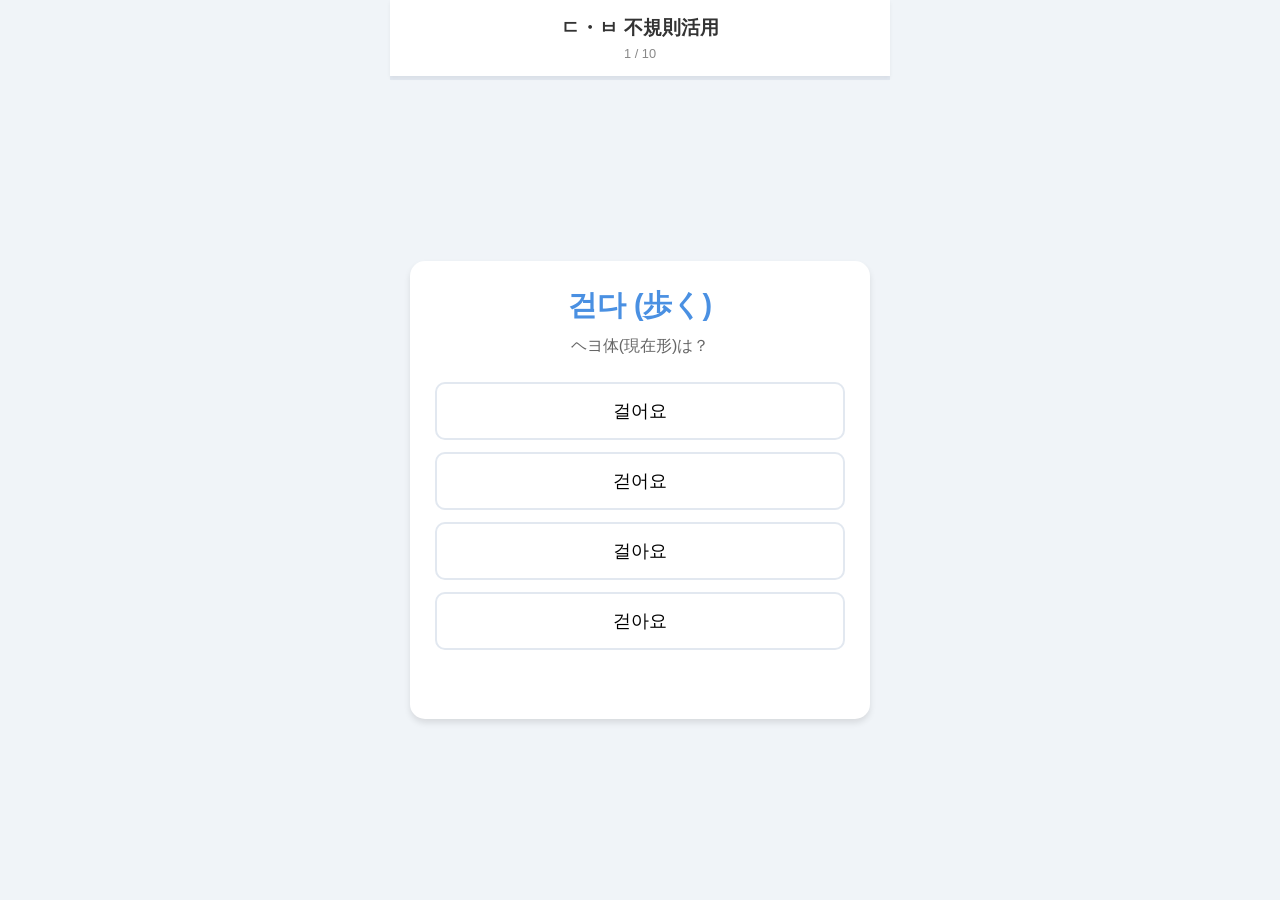
==== 不規則活用.html @ 1d17e17d "Add files via upload" ====
<!DOCTYPE html>
<html lang="ja">
<head>
    <meta charset="UTF-8">
    <meta name="viewport" content="width=device-width, initial-scale=1.0, maximum-scale=1.0, user-scalable=no">
    <title>韓国語 ㄷ・ㅂ不規則活用練習</title>
    <style>
        :root {
            --primary-color: #4a90e2;
            --bg-color: #f0f4f8;
            --card-bg: #ffffff;
            --text-color: #333;
            --success-color: #48bb78;
            --error-color: #f56565;
        }
        * {
            box-sizing: border-box;
            -webkit-tap-highlight-color: transparent;
        }
        body, html {
            margin: 0;
            padding: 0;
            width: 100%;
            height: 100%;
            overflow: hidden; /* スクロールなし */
            font-family: 'Helvetica Neue', Arial, 'Hiragino Kaku Gothic ProN', 'Hiragino Sans', Meiryo, sans-serif;
            background-color: var(--bg-color);
            color: var(--text-color);
        }
        .container {
            display: flex;
            flex-direction: column;
            width: 100%;
            height: 100%;
            max-width: 500px;
            margin: 0 auto;
            position: relative;
        }
        .header {
            padding: 15px;
            text-align: center;
            background: var(--card-bg);
            box-shadow: 0 2px 4px rgba(0,0,0,0.05);
            z-index: 10;
        }
        .progress-bar {
            height: 4px;
            background: #e2e8f0;
            width: 100%;
        }
        .progress-fill {
            height: 100%;
            background: var(--primary-color);
            width: 0%;
            transition: width 0.3s ease;
        }
        .quiz-area {
            flex: 1;
            display: flex;
            flex-direction: column;
            justify-content: center;
            padding: 20px;
            overflow-y: auto;
        }
        .question-card {
            background: var(--card-bg);
            padding: 25px;
            border-radius: 15px;
            box-shadow: 0 4px 6px rgba(0,0,0,0.1);
            text-align: center;
        }
        .word {
            font-size: 1.8rem;
            font-weight: bold;
            margin-bottom: 10px;
            color: var(--primary-color);
        }
        .instruction {
            font-size: 1rem;
            margin-bottom: 25px;
            color: #666;
        }
        .options {
            display: grid;
            gap: 12px;
        }
        .option-btn {
            background: #fff;
            border: 2px solid #e2e8f0;
            padding: 15px;
            border-radius: 10px;
            font-size: 1.1rem;
            cursor: pointer;
            transition: all 0.2s;
            outline: none;
        }
        .option-btn:active {
            transform: scale(0.98);
            background-color: #edf2f7;
        }
        .option-btn.correct {
            background-color: var(--success-color);
            color: white;
            border-color: var(--success-color);
        }
        .option-btn.wrong {
            background-color: var(--error-color);
            color: white;
            border-color: var(--error-color);
        }
        #feedback {
            margin-top: 20px;
            font-weight: bold;
            min-height: 1.5em;
        }
        .result-screen {
            display: none;
            flex-direction: column;
            align-items: center;
            justify-content: center;
            height: 100%;
            text-align: center;
        }
        .btn-next {
            margin-top: 20px;
            padding: 12px 30px;
            background: var(--primary-color);
            color: white;
            border: none;
            border-radius: 25px;
            font-size: 1rem;
            display: none;
        }
    </style>
</head>
<body>
    <div class="container">
        <div class="header">
            <h2 style="margin:0; font-size: 1.2rem;">ㄷ・ㅂ 不規則活用</h2>
            <div id="counter" style="font-size: 0.8rem; color: #888; margin-top: 5px;">1 / 10</div>
        </div>
        <div class="progress-bar">
            <div id="progress" class="progress-fill"></div>
        </div>

        <div id="quiz-screen" class="quiz-area">
            <div class="question-card">
                <div id="word" class="word"></div>
                <div id="instruction" class="instruction"></div>
                <div id="options" class="options"></div>
                <div id="feedback"></div>
                <button id="next-btn" class="btn-next">次の問題へ</button>
            </div>
        </div>

        <div id="result-screen" class="result-screen">
            <h1>お疲れ様でした！</h1>
            <p id="score-text"></p>
            <button onclick="location.reload()" class="btn-next" style="display:block">もう一度挑戦</button>
        </div>
    </div>

    <script>
        const questions = [
            { word: "걷다 (歩く)", instruction: "ヘヨ体(現在形)は？", options: ["걸어요", "걷어요", "걸아요", "걷아요"], correct: 0 },
            { word: "듣다 (聞く)", instruction: "過去形(〜ました)は？", options: ["들었어요", "듣었어요", "들았어요", "듣았어요"], correct: 0 },
            { word: "돕다 (助ける)", instruction: "ヘヨ体(現在形)は？", options: ["도와よ", "도와요", "도워요", "돕아요"], correct: 1 },
            { word: "춥다 (寒い)", instruction: "連結形(〜くて)は？", options: ["추워서", "춥아서", "추오서", "춥어서"], correct: 0 },
            { word: "닫다 (閉める)", instruction: "ヘヨ体(現在形)は？", options: ["닫아요", "달아요", "닫어요", "달어요"], correct: 0 },
            { word: "어렵다 (難しい)", instruction: "ヘヨ体(現在形)は？", options: ["어려워요", "어렵아요", "어려와요", "어렵어요"], correct: 0 },
            { word: "묻다 (尋ねる)", instruction: "過去形(〜ました)は？", options: ["물었어요", "묻었어요", "물았어요", "묻았어요"], correct: 0 },
            { word: "입다 (着る)", instruction: "ヘヨ体(現在形)は？", options: ["입어요", "이워요", "입아요", "이와요"], correct: 0 },
            { word: "곱다 (美しい)", instruction: "ヘヨ体(現在形)は？", options: ["고와요", "고워よ", "고워요", "곱아요"], correct: 0 },
            { word: "깨닫다 (悟る)", instruction: "ヘヨ体(現在形)は？", options: ["깨달아요", "깨닫아요", "깨달어요", "깨닫어요"], correct: 0 }
        ];

        let currentIdx = 0;
        let score = 0;
        let answered = false;

        function loadQuestion() {
            const q = questions[currentIdx];
            answered = false;
            document.getElementById('word').innerText = q.word;
            document.getElementById('instruction').innerText = q.instruction;
            document.getElementById('feedback').innerText = "";
            document.getElementById('next-btn').style.display = "none";
            document.getElementById('counter').innerText = `${currentIdx + 1} / ${questions.length}`;
            document.getElementById('progress').style.width = `${((currentIdx) / questions.length) * 100}%`;

            const optionsDiv = document.getElementById('options');
            optionsDiv.innerHTML = "";
            q.options.forEach((opt, i) => {
                const btn = document.createElement('button');
                btn.className = 'option-btn';
                btn.innerText = opt;
                btn.onclick = () => checkAnswer(i, btn);
                optionsDiv.appendChild(btn);
            });
        }

        function checkAnswer(idx, btn) {
            if (answered) return;
            answered = true;
            const correctIdx = questions[currentIdx].correct;
            const buttons = document.querySelectorAll('.option-btn');
            
            if (idx === correctIdx) {
                btn.classList.add('correct');
                document.getElementById('feedback').innerText = "正解！ ✨";
                document.getElementById('feedback').style.color = "var(--success-color)";
                score++;
            } else {
                btn.classList.add('wrong');
                buttons[correctIdx].classList.add('correct');
                document.getElementById('feedback').innerText = "不正解...";
                document.getElementById('feedback').style.color = "var(--error-color)";
            }
            document.getElementById('next-btn').style.display = "inline-block";
        }

        document.getElementById('next-btn').onclick = () => {
            currentIdx++;
            if (currentIdx < questions.length) {
                loadQuestion();
            } else {
                showResult();
            }
        };

        function showResult() {
            document.getElementById('quiz-screen').style.display = "none";
            document.getElementById('progress').style.width = "100%";
            const res = document.getElementById('result-screen');
            res.style.display = "flex";
            document.getElementById('score-text').innerText = `${questions.length}問中 ${score}問正解でした！`;
        }

        loadQuestion();
    </script>
</body>
</html>
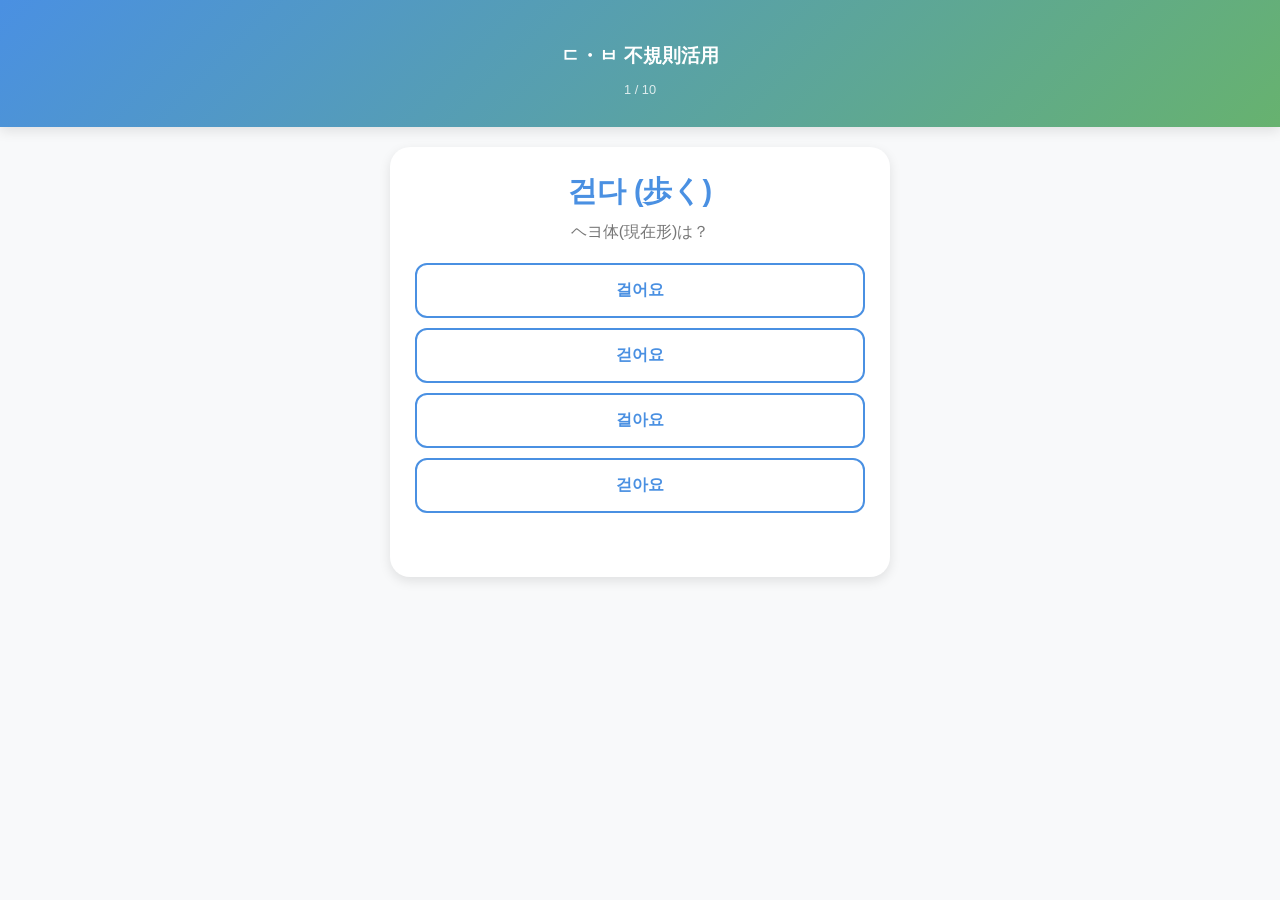
==== commit 1b84380f: "Update 不規則活用.html" ====
--- a/不規則活用.html
+++ b/不規則活用.html
@@ -1,177 +1,48 @@
-
 <!DOCTYPE html>
 <html lang="ja">
 <head>
     <meta charset="UTF-8">
-    <meta name="viewport" content="width=device-width, initial-scale=1.0, maximum-scale=1.0, user-scalable=no">
-    <title>韓国語 ㄷ・ㅂ不規則活用練習</title>
-    <style>
-        :root {
-            --primary-color: #4a90e2;
-            --bg-color: #f0f4f8;
-            --card-bg: #ffffff;
-            --text-color: #333;
-            --success-color: #48bb78;
-            --error-color: #f56565;
-        }
-        * {
-            box-sizing: border-box;
-            -webkit-tap-highlight-color: transparent;
-        }
-        body, html {
-            margin: 0;
-            padding: 0;
-            width: 100%;
-            height: 100%;
-            overflow: hidden; /* スクロールなし */
-            font-family: 'Helvetica Neue', Arial, 'Hiragino Kaku Gothic ProN', 'Hiragino Sans', Meiryo, sans-serif;
-            background-color: var(--bg-color);
-            color: var(--text-color);
-        }
-        .container {
-            display: flex;
-            flex-direction: column;
-            width: 100%;
-            height: 100%;
-            max-width: 500px;
-            margin: 0 auto;
-            position: relative;
-        }
-        .header {
-            padding: 15px;
-            text-align: center;
-            background: var(--card-bg);
-            box-shadow: 0 2px 4px rgba(0,0,0,0.05);
-            z-index: 10;
-        }
-        .progress-bar {
-            height: 4px;
-            background: #e2e8f0;
-            width: 100%;
-        }
-        .progress-fill {
-            height: 100%;
-            background: var(--primary-color);
-            width: 0%;
-            transition: width 0.3s ease;
-        }
-        .quiz-area {
-            flex: 1;
-            display: flex;
-            flex-direction: column;
-            justify-content: center;
-            padding: 20px;
-            overflow-y: auto;
-        }
-        .question-card {
-            background: var(--card-bg);
-            padding: 25px;
-            border-radius: 15px;
-            box-shadow: 0 4px 6px rgba(0,0,0,0.1);
-            text-align: center;
-        }
-        .word {
-            font-size: 1.8rem;
-            font-weight: bold;
-            margin-bottom: 10px;
-            color: var(--primary-color);
-        }
-        .instruction {
-            font-size: 1rem;
-            margin-bottom: 25px;
-            color: #666;
-        }
-        .options {
-            display: grid;
-            gap: 12px;
-        }
-        .option-btn {
-            background: #fff;
-            border: 2px solid #e2e8f0;
-            padding: 15px;
-            border-radius: 10px;
-            font-size: 1.1rem;
-            cursor: pointer;
-            transition: all 0.2s;
-            outline: none;
-        }
-        .option-btn:active {
-            transform: scale(0.98);
-            background-color: #edf2f7;
-        }
-        .option-btn.correct {
-            background-color: var(--success-color);
-            color: white;
-            border-color: var(--success-color);
-        }
-        .option-btn.wrong {
-            background-color: var(--error-color);
-            color: white;
-            border-color: var(--error-color);
-        }
-        #feedback {
-            margin-top: 20px;
-            font-weight: bold;
-            min-height: 1.5em;
-        }
-        .result-screen {
-            display: none;
-            flex-direction: column;
-            align-items: center;
-            justify-content: center;
-            height: 100%;
-            text-align: center;
-        }
-        .btn-next {
-            margin-top: 20px;
-            padding: 12px 30px;
-            background: var(--primary-color);
-            color: white;
-            border: none;
-            border-radius: 25px;
-            font-size: 1rem;
-            display: none;
-        }
-    </style>
+    <meta name="viewport" content="width=device-width, initial-scale=1.0">
+    <title>不規則活用トレーニング</title>
+    <link rel="stylesheet" href="style.css">
 </head>
 <body>
+    <header>
+        <h1 style="font-size: 1.2rem;">ㄷ・ㅂ 不規則活用</h1>
+        <div id="counter" style="font-size: 0.8rem; opacity: 0.8; margin-top: 5px;">1 / 10</div>
+    </header>
+
     <div class="container">
-        <div class="header">
-            <h2 style="margin:0; font-size: 1.2rem;">ㄷ・ㅂ 不規則活用</h2>
-            <div id="counter" style="font-size: 0.8rem; color: #888; margin-top: 5px;">1 / 10</div>
-        </div>
-        <div class="progress-bar">
-            <div id="progress" class="progress-fill"></div>
-        </div>
-
-        <div id="quiz-screen" class="quiz-area">
-            <div class="question-card">
-                <div id="word" class="word"></div>
-                <div id="instruction" class="instruction"></div>
-                <div id="options" class="options"></div>
-                <div id="feedback"></div>
-                <button id="next-btn" class="btn-next">次の問題へ</button>
+        <div id="quiz-screen">
+            <div class="base-card">
+                <div id="word" style="font-size: 1.8rem; font-weight: bold; color: var(--primary); margin-bottom: 10px;"></div>
+                <div id="instruction" style="margin-bottom: 20px; color: var(--text-light);"></div>
+                <div id="options" style="display: grid; gap: 10px;"></div>
+                <div id="feedback" style="margin-top: 15px; font-weight: bold; min-height: 1.5em;"></div>
+                <button id="next-btn" class="btn btn-primary" style="display:none; margin-top: 15px;">次の問題へ</button>
             </div>
         </div>
 
-        <div id="result-screen" class="result-screen">
-            <h1>お疲れ様でした！</h1>
-            <p id="score-text"></p>
-            <button onclick="location.reload()" class="btn-next" style="display:block">もう一度挑戦</button>
+        <div id="result-screen" class="base-card" style="display: none;">
+            <h2>結果発表</h2>
+            <p id="score-text" style="font-size: 1.5rem; font-weight: bold; color: var(--primary);"></p>
+            <button onclick="location.reload()" class="btn btn-primary">もう一度挑戦</button>
+            <button onclick="location.href='index.html'" class="btn" style="margin-top: 10px;">ポータルへ戻る</button>
         </div>
     </div>
 
     <script>
+        // JSロジックは以前と同様ですが、クラス名の指定を .btn .option-btn に合わせてください
         const questions = [
             { word: "걷다 (歩く)", instruction: "ヘヨ体(現在形)は？", options: ["걸어요", "걷어요", "걸아요", "걷아요"], correct: 0 },
             { word: "듣다 (聞く)", instruction: "過去形(〜ました)は？", options: ["들었어요", "듣었어요", "들았어요", "듣았어요"], correct: 0 },
-            { word: "돕다 (助ける)", instruction: "ヘヨ体(現在形)は？", options: ["도와よ", "도와요", "도워요", "돕아요"], correct: 1 },
+            { word: "돕다 (助ける)", instruction: "ヘヨ体(現在形)は？", options: ["도와요", "도워요", "돕아요", "도와よ"], correct: 0 }, // 修正
             { word: "춥다 (寒い)", instruction: "連結形(〜くて)は？", options: ["추워서", "춥아서", "추오서", "춥어서"], correct: 0 },
             { word: "닫다 (閉める)", instruction: "ヘヨ体(現在形)は？", options: ["닫아요", "달아요", "닫어요", "달어요"], correct: 0 },
-            { word: "어렵다 (難しい)", instruction: "ヘヨ体(現在形)は？", options: ["어려워요", "어렵아요", "어려와요", "어렵어요"], correct: 0 },
+            { word: "어렵다 (難しい)", instruction: "ヘヨ体(現在形)は？", options: ["어려워요", "어렵아요", "어려わよ", "어렵어요"], correct: 0 },
             { word: "묻다 (尋ねる)", instruction: "過去形(〜ました)は？", options: ["물었어요", "묻었어요", "물았어요", "묻았어요"], correct: 0 },
             { word: "입다 (着る)", instruction: "ヘヨ体(現在形)は？", options: ["입어요", "이워요", "입아요", "이와요"], correct: 0 },
-            { word: "곱다 (美しい)", instruction: "ヘヨ体(現在形)は？", options: ["고와요", "고워よ", "고워요", "곱아요"], correct: 0 },
+            { word: "곱다 (美しい)", instruction: "ヘヨ体(現在形)は？", options: ["고わよ", "고워요", "곱아요", "고와요"], correct: 3 }, // 修正
             { word: "깨닫다 (悟る)", instruction: "ヘヨ体(現在形)は？", options: ["깨달아요", "깨닫아요", "깨달어요", "깨닫어요"], correct: 0 }
         ];
 
@@ -187,13 +58,12 @@
             document.getElementById('feedback').innerText = "";
             document.getElementById('next-btn').style.display = "none";
             document.getElementById('counter').innerText = `${currentIdx + 1} / ${questions.length}`;
-            document.getElementById('progress').style.width = `${((currentIdx) / questions.length) * 100}%`;
 
             const optionsDiv = document.getElementById('options');
             optionsDiv.innerHTML = "";
             q.options.forEach((opt, i) => {
                 const btn = document.createElement('button');
-                btn.className = 'option-btn';
+                btn.className = 'btn';
                 btn.innerText = opt;
                 btn.onclick = () => checkAnswer(i, btn);
                 optionsDiv.appendChild(btn);
@@ -204,20 +74,20 @@
             if (answered) return;
             answered = true;
             const correctIdx = questions[currentIdx].correct;
-            const buttons = document.querySelectorAll('.option-btn');
+            const buttons = document.querySelectorAll('#options .btn');
             
             if (idx === correctIdx) {
                 btn.classList.add('correct');
                 document.getElementById('feedback').innerText = "正解！ ✨";
-                document.getElementById('feedback').style.color = "var(--success-color)";
+                document.getElementById('feedback').style.color = "var(--success)";
                 score++;
             } else {
                 btn.classList.add('wrong');
                 buttons[correctIdx].classList.add('correct');
                 document.getElementById('feedback').innerText = "不正解...";
-                document.getElementById('feedback').style.color = "var(--error-color)";
+                document.getElementById('feedback').style.color = "var(--error)";
             }
-            document.getElementById('next-btn').style.display = "inline-block";
+            document.getElementById('next-btn').style.display = "block";
         }
 
         document.getElementById('next-btn').onclick = () => {
@@ -231,10 +101,9 @@
 
         function showResult() {
             document.getElementById('quiz-screen').style.display = "none";
-            document.getElementById('progress').style.width = "100%";
             const res = document.getElementById('result-screen');
-            res.style.display = "flex";
-            document.getElementById('score-text').innerText = `${questions.length}問中 ${score}問正解でした！`;
+            res.style.display = "block";
+            document.getElementById('score-text').innerText = `${questions.length}問中 ${score}問正解！`;
         }
 
         loadQuestion();
--- a/style.css
+++ b/style.css
@@ -0,0 +1,82 @@
+:root {
+    --primary: #4a90e2;
+    --primary-dark: #357abd;
+    --accent: #ff6b6b;
+    --success: #48bb78;
+    --error: #f56565;
+    --bg: #f8f9fa;
+    --card-bg: #ffffff;
+    --text: #333;
+    --text-light: #777;
+    --shadow: 0 4px 12px rgba(0,0,0,0.1);
+}
+
+body {
+    font-family: 'Helvetica Neue', Arial, 'Hiragino Kaku Gothic ProN', 'Hiragino Sans', sans-serif;
+    background-color: var(--bg);
+    color: var(--text);
+    margin: 0;
+    display: flex;
+    flex-direction: column;
+    align-items: center;
+    min-height: 100vh;
+}
+
+/* ヘッダー共通 */
+header {
+    width: 100%;
+    padding: 30px 0;
+    background: linear-gradient(135deg, var(--primary), #67b26f);
+    color: white;
+    text-align: center;
+    box-shadow: var(--shadow);
+}
+
+.container {
+    width: 92%;
+    max-width: 500px;
+    margin-top: 20px;
+    display: flex;
+    flex-direction: column;
+    gap: 15px;
+}
+
+/* カード共通 */
+.base-card {
+    background: var(--card-bg);
+    padding: 25px;
+    border-radius: 20px;
+    box-shadow: var(--shadow);
+    text-align: center;
+}
+
+/* ボタン共通 */
+.btn {
+    width: 100%;
+    padding: 15px;
+    border-radius: 12px;
+    border: 2px solid var(--primary);
+    background: white;
+    color: var(--primary);
+    font-weight: bold;
+    font-size: 1rem;
+    cursor: pointer;
+    transition: 0.2s;
+    outline: none;
+}
+
+.btn:active {
+    transform: scale(0.98);
+    background: var(--primary);
+    color: white;
+}
+
+.btn-primary {
+    background: var(--primary);
+    color: white;
+}
+
+/* 正誤判定用 */
+.correct { background-color: var(--success) !important; color: white !important; border-color: var(--success) !important; }
+.wrong { background-color: var(--error) !important; color: white !important; border-color: var(--error) !important; }
+.disabled { pointer-events: none; }
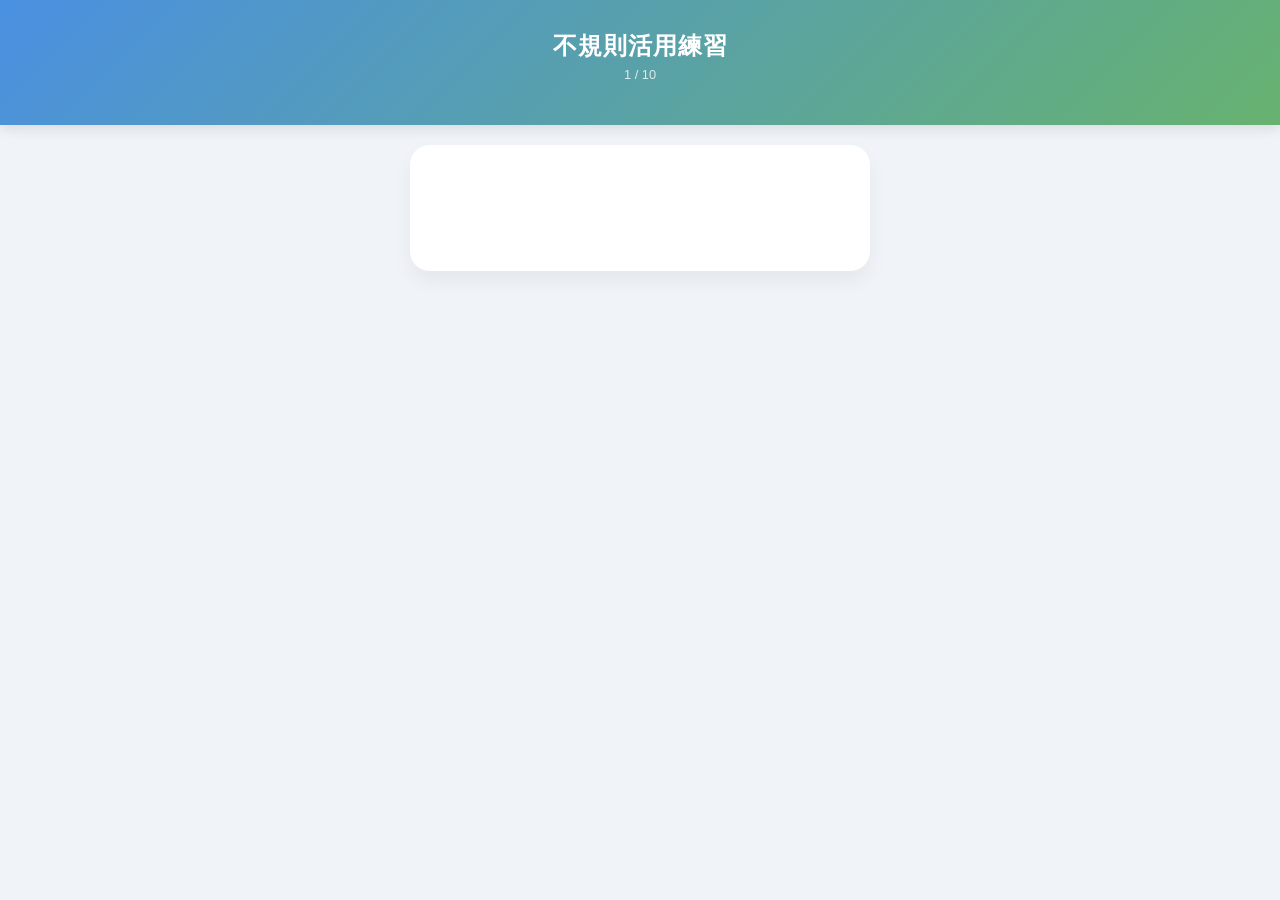
==== commit 41880171: "Refactor HTML structure for irregular verb practice" ====
--- a/不規則活用.html
+++ b/不規則活用.html
@@ -8,105 +8,26 @@
 </head>
 <body>
     <header>
-        <h1 style="font-size: 1.2rem;">ㄷ・ㅂ 不規則活用</h1>
-        <div id="counter" style="font-size: 0.8rem; opacity: 0.8; margin-top: 5px;">1 / 10</div>
+        <h1>不規則活用練習</h1>
+        <p id="irreg-counter" style="margin-top:5px; font-size:0.8rem; opacity:0.8;">1 / 10</p>
     </header>
 
     <div class="container">
-        <div id="quiz-screen">
-            <div class="base-card">
-                <div id="word" style="font-size: 1.8rem; font-weight: bold; color: var(--primary); margin-bottom: 10px;"></div>
-                <div id="instruction" style="margin-bottom: 20px; color: var(--text-light);"></div>
-                <div id="options" style="display: grid; gap: 10px;"></div>
-                <div id="feedback" style="margin-top: 15px; font-weight: bold; min-height: 1.5em;"></div>
-                <button id="next-btn" class="btn btn-primary" style="display:none; margin-top: 15px;">次の問題へ</button>
-            </div>
+        <div id="irreg-quiz-screen" class="base-card">
+            <div id="irreg-word" style="font-size: 2rem; font-weight: bold; color: var(--primary); margin-bottom: 10px;"></div>
+            <div id="irreg-instruction" style="margin-bottom: 20px; color: var(--text-light); font-size: 0.9rem;"></div>
+            <div id="irreg-options" style="display: grid; gap: 12px;"></div>
+            <div id="irreg-feedback" style="margin-top: 20px; font-weight: bold; min-height: 1.5em; font-size: 1.1rem;"></div>
+            <button id="irreg-next-btn" class="btn btn-primary hidden" style="margin-top: 15px;">次の問題へ</button>
         </div>
 
-        <div id="result-screen" class="base-card" style="display: none;">
-            <h2>結果発表</h2>
-            <p id="score-text" style="font-size: 1.5rem; font-weight: bold; color: var(--primary);"></p>
+        <div id="irreg-result-screen" class="base-card hidden">
+            <h2>お疲れ様でした！</h2>
+            <p id="irreg-score-text" style="font-size: 1.5rem; font-weight: bold; color: var(--primary); margin: 20px 0;"></p>
             <button onclick="location.reload()" class="btn btn-primary">もう一度挑戦</button>
-            <button onclick="location.href='index.html'" class="btn" style="margin-top: 10px;">ポータルへ戻る</button>
+            <button onclick="location.href='index.html'" class="btn" style="margin-top: 10px;">ホームへ戻る</button>
         </div>
     </div>
-
-    <script>
-        // JSロジックは以前と同様ですが、クラス名の指定を .btn .option-btn に合わせてください
-        const questions = [
-            { word: "걷다 (歩く)", instruction: "ヘヨ体(現在形)は？", options: ["걸어요", "걷어요", "걸아요", "걷아요"], correct: 0 },
-            { word: "듣다 (聞く)", instruction: "過去形(〜ました)は？", options: ["들었어요", "듣었어요", "들았어요", "듣았어요"], correct: 0 },
-            { word: "돕다 (助ける)", instruction: "ヘヨ体(現在形)は？", options: ["도와요", "도워요", "돕아요", "도와よ"], correct: 0 }, // 修正
-            { word: "춥다 (寒い)", instruction: "連結形(〜くて)は？", options: ["추워서", "춥아서", "추오서", "춥어서"], correct: 0 },
-            { word: "닫다 (閉める)", instruction: "ヘヨ体(現在形)は？", options: ["닫아요", "달아요", "닫어요", "달어요"], correct: 0 },
-            { word: "어렵다 (難しい)", instruction: "ヘヨ体(現在形)は？", options: ["어려워요", "어렵아요", "어려わよ", "어렵어요"], correct: 0 },
-            { word: "묻다 (尋ねる)", instruction: "過去形(〜ました)は？", options: ["물었어요", "묻었어요", "물았어요", "묻았어요"], correct: 0 },
-            { word: "입다 (着る)", instruction: "ヘヨ体(現在形)は？", options: ["입어요", "이워요", "입아요", "이와요"], correct: 0 },
-            { word: "곱다 (美しい)", instruction: "ヘヨ体(現在形)は？", options: ["고わよ", "고워요", "곱아요", "고와요"], correct: 3 }, // 修正
-            { word: "깨닫다 (悟る)", instruction: "ヘヨ体(現在形)は？", options: ["깨달아요", "깨닫아요", "깨달어요", "깨닫어요"], correct: 0 }
-        ];
-
-        let currentIdx = 0;
-        let score = 0;
-        let answered = false;
-
-        function loadQuestion() {
-            const q = questions[currentIdx];
-            answered = false;
-            document.getElementById('word').innerText = q.word;
-            document.getElementById('instruction').innerText = q.instruction;
-            document.getElementById('feedback').innerText = "";
-            document.getElementById('next-btn').style.display = "none";
-            document.getElementById('counter').innerText = `${currentIdx + 1} / ${questions.length}`;
-
-            const optionsDiv = document.getElementById('options');
-            optionsDiv.innerHTML = "";
-            q.options.forEach((opt, i) => {
-                const btn = document.createElement('button');
-                btn.className = 'btn';
-                btn.innerText = opt;
-                btn.onclick = () => checkAnswer(i, btn);
-                optionsDiv.appendChild(btn);
-            });
-        }
-
-        function checkAnswer(idx, btn) {
-            if (answered) return;
-            answered = true;
-            const correctIdx = questions[currentIdx].correct;
-            const buttons = document.querySelectorAll('#options .btn');
-            
-            if (idx === correctIdx) {
-                btn.classList.add('correct');
-                document.getElementById('feedback').innerText = "正解！ ✨";
-                document.getElementById('feedback').style.color = "var(--success)";
-                score++;
-            } else {
-                btn.classList.add('wrong');
-                buttons[correctIdx].classList.add('correct');
-                document.getElementById('feedback').innerText = "不正解...";
-                document.getElementById('feedback').style.color = "var(--error)";
-            }
-            document.getElementById('next-btn').style.display = "block";
-        }
-
-        document.getElementById('next-btn').onclick = () => {
-            currentIdx++;
-            if (currentIdx < questions.length) {
-                loadQuestion();
-            } else {
-                showResult();
-            }
-        };
-
-        function showResult() {
-            document.getElementById('quiz-screen').style.display = "none";
-            const res = document.getElementById('result-screen');
-            res.style.display = "block";
-            document.getElementById('score-text').innerText = `${questions.length}問中 ${score}問正解！`;
-        }
-
-        loadQuestion();
-    </script>
+    <script src="script.js"></script>
 </body>
 </html>
--- a/style.css
+++ b/style.css
@@ -1,18 +1,22 @@
 :root {
     --primary: #4a90e2;
-    --primary-dark: #357abd;
-    --accent: #ff6b6b;
-    --success: #48bb78;
-    --error: #f56565;
-    --bg: #f8f9fa;
+    --primary-gradient: linear-gradient(135deg, #4a90e2, #67b26f);
+    --bg: #f0f4f8;
     --card-bg: #ffffff;
-    --text: #333;
-    --text-light: #777;
-    --shadow: 0 4px 12px rgba(0,0,0,0.1);
+    --text: #2d3436;
+    --text-light: #636e72;
+    --success: #00b894;
+    --error: #d63031;
+    --shadow: 0 10px 20px rgba(0,0,0,0.05);
+}
+
+* {
+    box-sizing: border-box;
+    -webkit-tap-highlight-color: transparent;
 }
 
 body {
-    font-family: 'Helvetica Neue', Arial, 'Hiragino Kaku Gothic ProN', 'Hiragino Sans', sans-serif;
+    font-family: 'Helvetica Neue', Arial, 'Hiragino Sans', sans-serif;
     background-color: var(--bg);
     color: var(--text);
     margin: 0;
@@ -22,61 +26,78 @@
     min-height: 100vh;
 }
 
-/* ヘッダー共通 */
 header {
     width: 100%;
-    padding: 30px 0;
-    background: linear-gradient(135deg, var(--primary), #67b26f);
+    padding: 30px 20px;
+    background: var(--primary-gradient);
     color: white;
     text-align: center;
-    box-shadow: var(--shadow);
+    box-shadow: 0 4px 12px rgba(0,0,0,0.1);
 }
 
+h1 { margin: 0; font-size: 1.5rem; letter-spacing: 1px; }
+
 .container {
-    width: 92%;
+    width: 100%;
     max-width: 500px;
-    margin-top: 20px;
+    padding: 20px;
     display: flex;
     flex-direction: column;
     gap: 15px;
+    flex: 1;
 }
 
-/* カード共通 */
+/* 基本カード */
 .base-card {
     background: var(--card-bg);
-    padding: 25px;
+    padding: 30px 20px;
     border-radius: 20px;
     box-shadow: var(--shadow);
     text-align: center;
+    width: 100%;
 }
 
-/* ボタン共通 */
+/* ボタン */
 .btn {
     width: 100%;
-    padding: 15px;
+    padding: 16px;
     border-radius: 12px;
-    border: 2px solid var(--primary);
+    border: 2px solid #e2e8f0;
     background: white;
-    color: var(--primary);
+    color: var(--text);
     font-weight: bold;
     font-size: 1rem;
     cursor: pointer;
-    transition: 0.2s;
-    outline: none;
+    transition: all 0.2s ease;
+    margin-bottom: 10px;
 }
 
-.btn:active {
-    transform: scale(0.98);
-    background: var(--primary);
-    color: white;
-}
+.btn:active { transform: scale(0.98); }
 
 .btn-primary {
     background: var(--primary);
     color: white;
+    border: none;
 }
 
-/* 正誤判定用 */
+/* ポータル用ナビカード */
+.nav-card {
+    background: white;
+    padding: 20px;
+    border-radius: 16px;
+    text-decoration: none;
+    color: inherit;
+    display: flex;
+    align-items: center;
+    justify-content: space-between;
+    box-shadow: var(--shadow);
+    border-left: 6px solid var(--primary);
+}
+
+/* 正誤・状態 */
 .correct { background-color: var(--success) !important; color: white !important; border-color: var(--success) !important; }
 .wrong { background-color: var(--error) !important; color: white !important; border-color: var(--error) !important; }
+.hidden { display: none !important; }
 .disabled { pointer-events: none; }
+
+footer { padding: 20px; font-size: 0.8rem; color: var(--text-light); }
